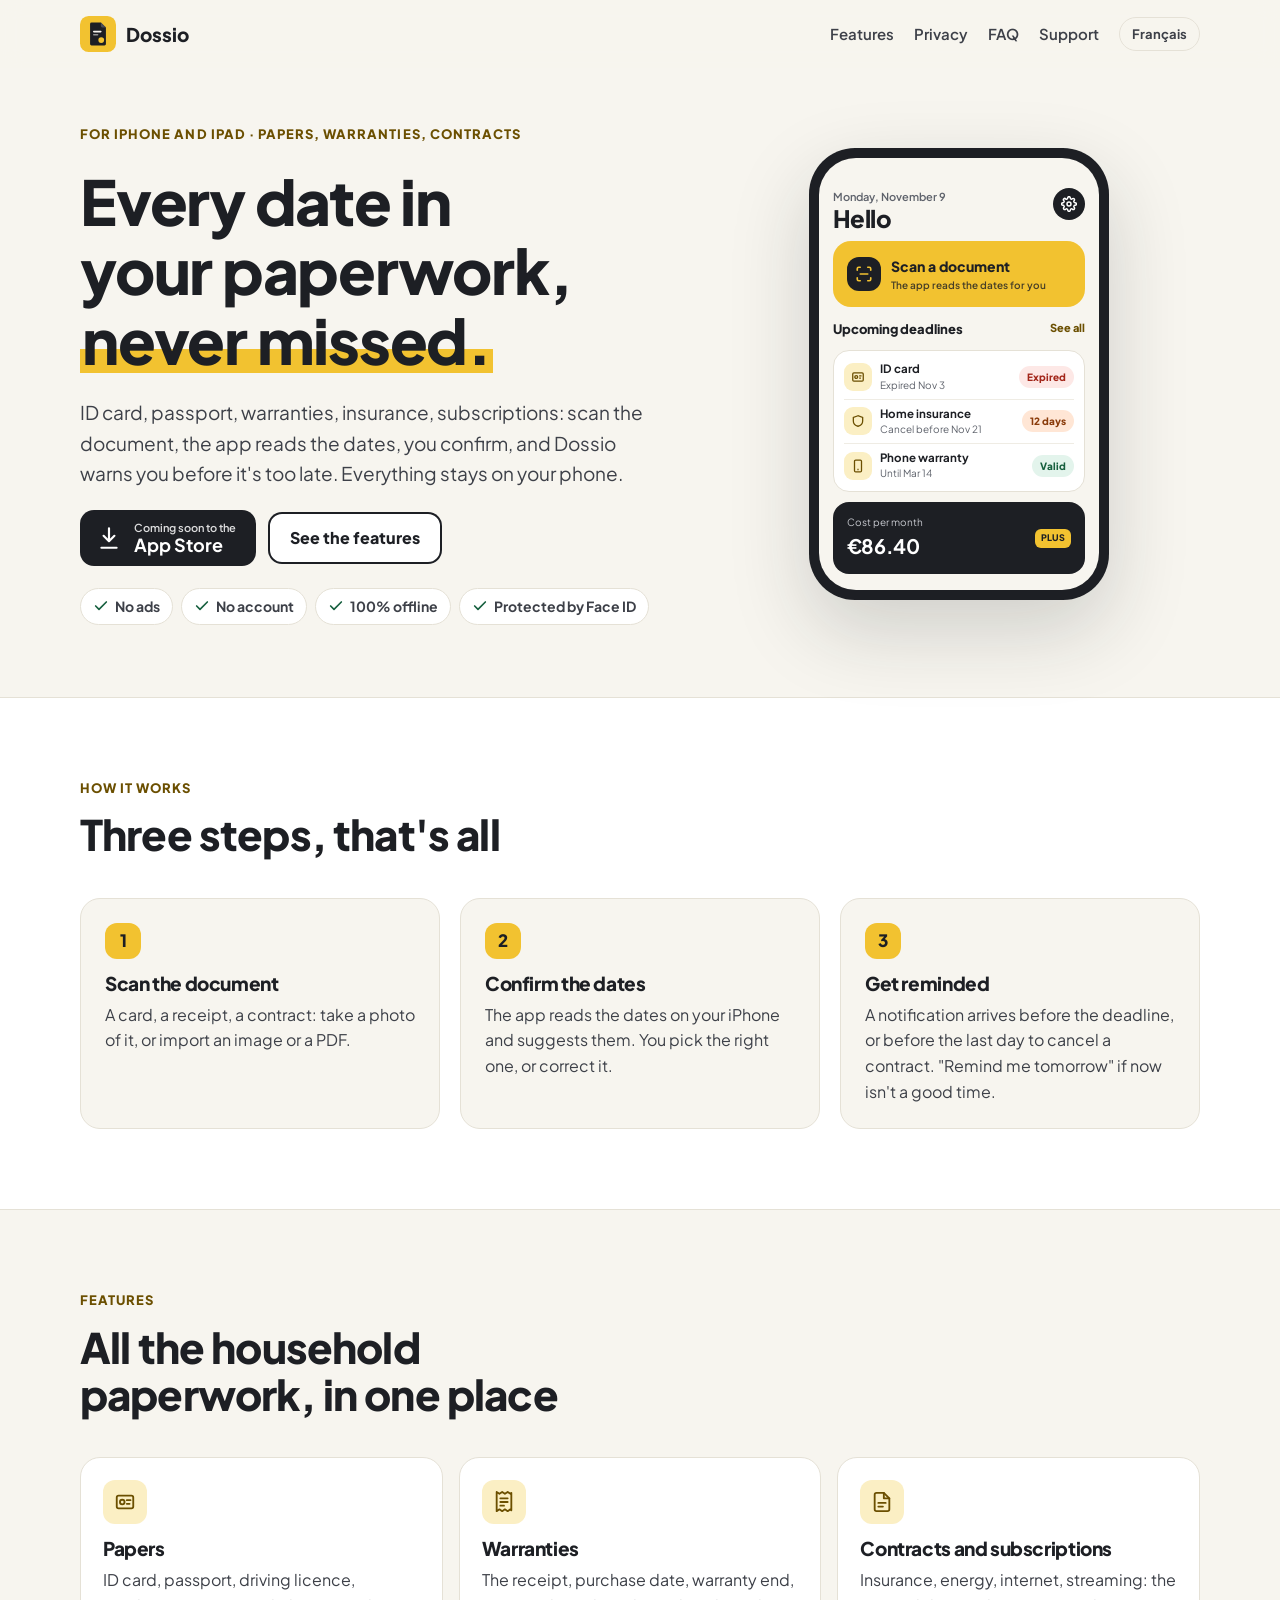
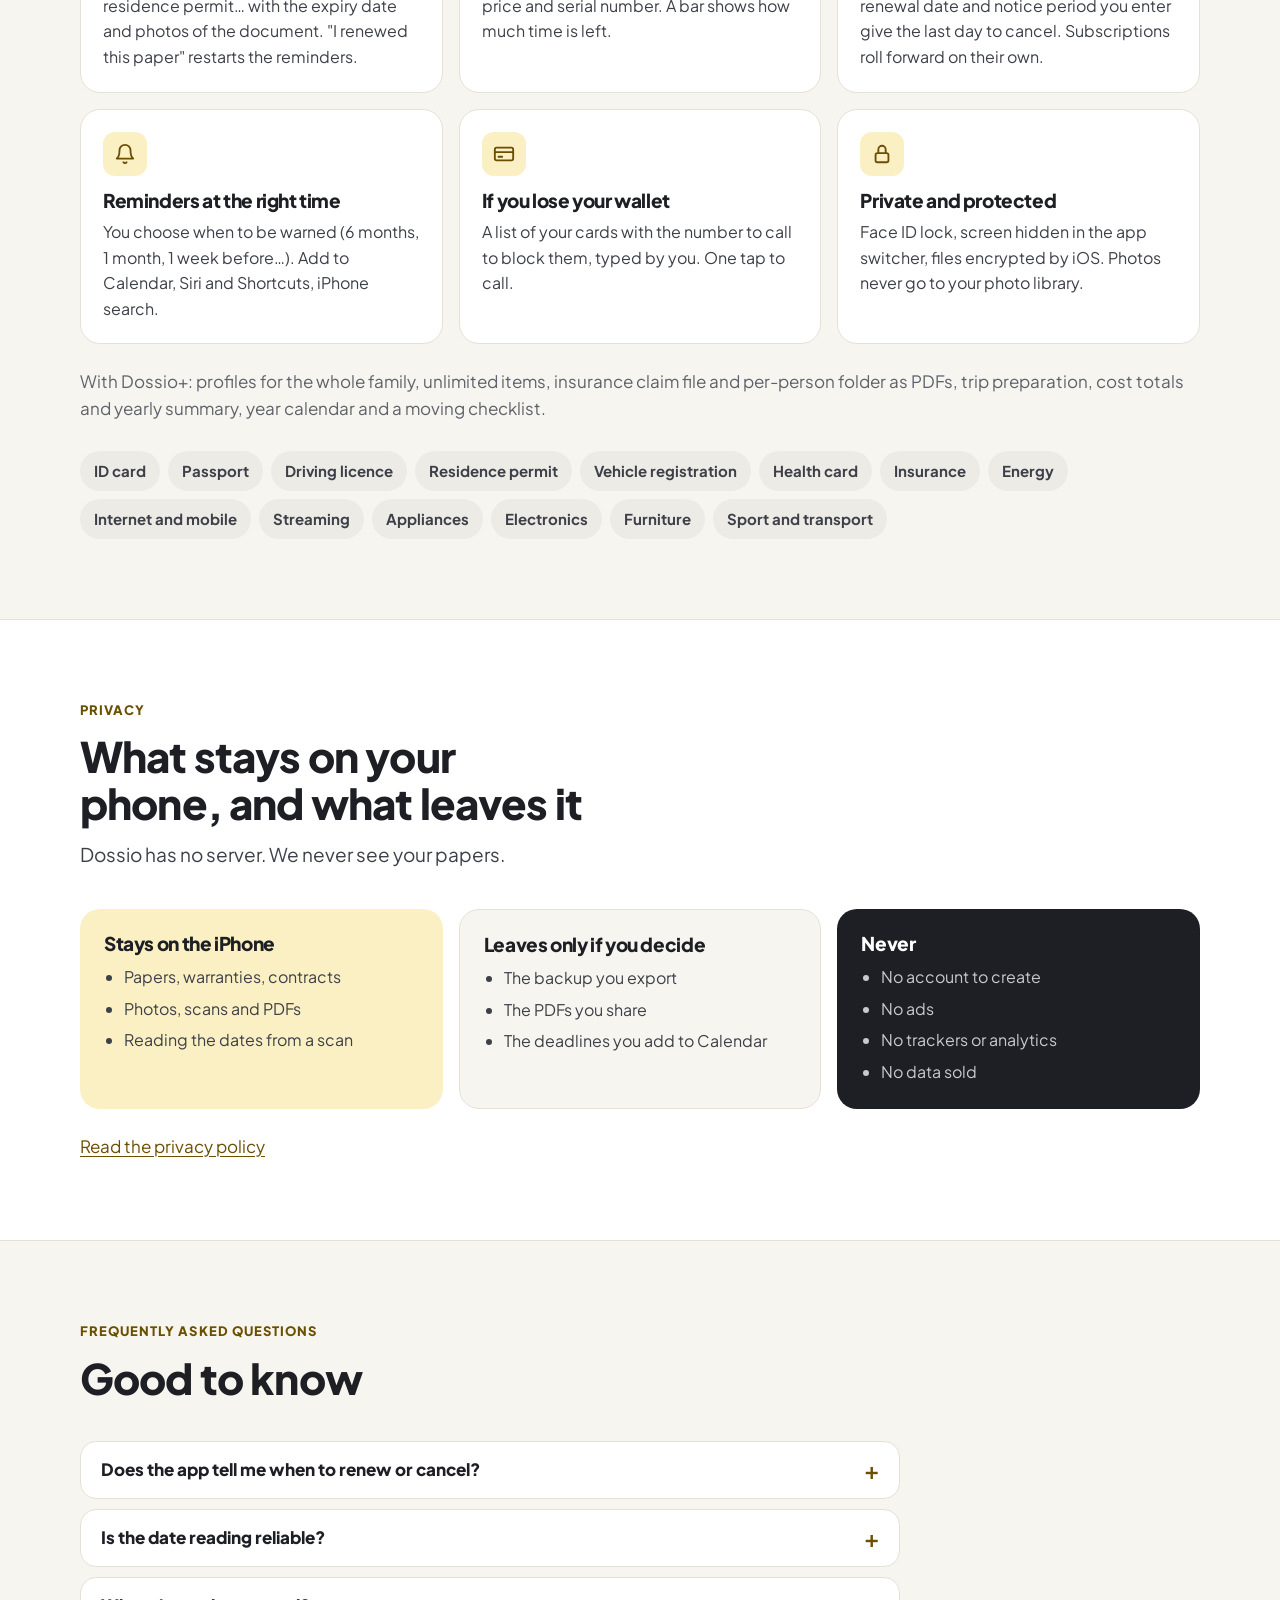
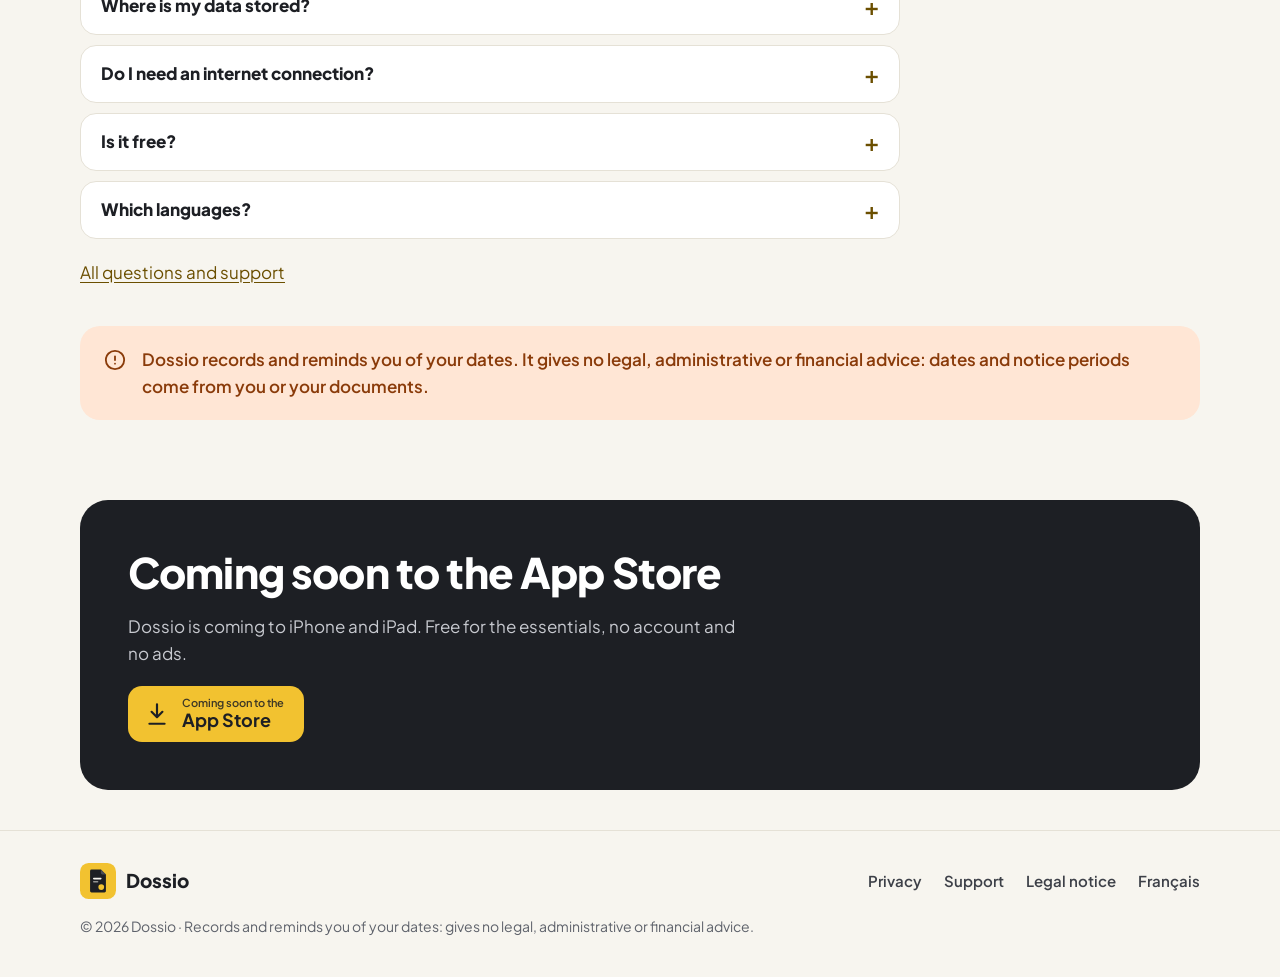
==== en/index.html @ 816aebd1 "Dossio website: home, privacy policy and support (FR + EN)" ====
<!doctype html>
<html lang="en">
<head>
  <meta charset="utf-8">
  <meta name="viewport" content="width=device-width, initial-scale=1">
  <title>Dossio — Papers, warranties and contracts, nothing forgotten</title>
  <meta name="description" content="Dossio keeps the dates of your papers, warranties, contracts and subscriptions on your iPhone, and reminds you in time. No account, no ads, 100% offline.">
  <meta name="theme-color" content="#F7F5EF">
  <link rel="icon" href="../assets/favicon.svg" type="image/svg+xml">
  <link rel="alternate" hreflang="fr" href="https://sofienazzouz.github.io/dossio-website/">
  <link rel="alternate" hreflang="en" href="https://sofienazzouz.github.io/dossio-website/en/">
  <meta property="og:title" content="Dossio — Papers, warranties and contracts, nothing forgotten">
  <meta property="og:description" content="Scan a document, the app reads the dates, you confirm, and Dossio warns you before it's too late. No account, no ads.">
  <meta property="og:type" content="website">
  <link rel="preconnect" href="https://fonts.googleapis.com">
  <link rel="preconnect" href="https://fonts.gstatic.com" crossorigin>
  <link rel="stylesheet" href="https://fonts.googleapis.com/css2?family=Plus+Jakarta+Sans:wght@400;600;700;800&display=swap">
  <link rel="stylesheet" href="../styles.css">
</head>
<body>
<a class="skip" href="#content">Skip to content</a>

<header class="site-header">
  <div class="wrap">
    <a class="brand" href="./"><svg class="logo" viewBox="0 0 100 100" aria-hidden="true"><rect width="100" height="100" rx="24" fill="#F2C230"/><path d="M32 18H58L72 32V78a4 4 0 0 1-4 4H32a4 4 0 0 1-4-4V22a4 4 0 0 1 4-4Z" fill="#1D1F24"/><path d="M58 18V28a4 4 0 0 0 4 4H72Z" fill="#4A4D55"/><rect x="36" y="41" width="24" height="4.5" rx="2.25" fill="#F7F5EF"/><rect x="36" y="50" width="15" height="4.5" rx="2.25" fill="#F7F5EF" opacity=".55"/><circle cx="59" cy="67" r="8" fill="#F2C230"/></svg>Dossio</a>
    <nav class="site-nav" aria-label="Main navigation">
      <a href="#features">Features</a>
      <a href="#privacy">Privacy</a>
      <a href="#faq">FAQ</a>
      <a href="support/">Support</a>
      <a class="lang" href="../" hreflang="fr" lang="fr">Français</a>
    </nav>
  </div>
</header>

<main id="content">
  <section class="wrap hero">
    <div class="hero-copy">
      <p class="eyebrow">For iPhone and iPad · Papers, warranties, contracts</p>
      <h1>Every date in your paperwork, <em>never missed.</em></h1>
      <p class="lead">ID card, passport, warranties, insurance, subscriptions: scan the document, the app reads the dates, you confirm, and Dossio warns you before it's too late. Everything stays on your phone.</p>
      <div class="actions">
        <!-- TODO: replace href with the App Store link (https://apps.apple.com/app/id…) once the listing exists -->
        <a class="store" href="#download">
          <svg width="26" height="26" viewBox="0 0 24 24" fill="none" stroke="currentColor" stroke-width="2" stroke-linecap="round" stroke-linejoin="round" aria-hidden="true"><path d="M12 3v12M7 10l5 5 5-5M5 21h14"/></svg>
          <span><small>Coming soon to the</small><strong>App Store</strong></span>
        </a>
        <a class="btn btn-outline" href="#features">See the features</a>
      </div>
      <ul class="chips" aria-label="Commitments">
        <li><svg width="16" height="16" viewBox="0 0 24 24" fill="none" stroke="currentColor" stroke-width="2.5" stroke-linecap="round" stroke-linejoin="round" aria-hidden="true"><path d="M20 6 9 17l-5-5"/></svg>No ads</li>
        <li><svg width="16" height="16" viewBox="0 0 24 24" fill="none" stroke="currentColor" stroke-width="2.5" stroke-linecap="round" stroke-linejoin="round" aria-hidden="true"><path d="M20 6 9 17l-5-5"/></svg>No account</li>
        <li><svg width="16" height="16" viewBox="0 0 24 24" fill="none" stroke="currentColor" stroke-width="2.5" stroke-linecap="round" stroke-linejoin="round" aria-hidden="true"><path d="M20 6 9 17l-5-5"/></svg>100% offline</li>
        <li><svg width="16" height="16" viewBox="0 0 24 24" fill="none" stroke="currentColor" stroke-width="2.5" stroke-linecap="round" stroke-linejoin="round" aria-hidden="true"><path d="M20 6 9 17l-5-5"/></svg>Protected by Face ID</li>
      </ul>
    </div>

    <div class="phone" role="img" aria-label="The app's Home screen: a "Scan a document" button, upcoming deadlines with their status, and the monthly cost of contracts.">
      <div class="screen" aria-hidden="true">
        <div class="top">
          <div><div class="date">Monday, November 9</div><div class="hello">Hello</div></div>
          <span class="gear"><svg width="16" height="16" viewBox="0 0 24 24" fill="none" stroke="currentColor" stroke-width="2.2" stroke-linecap="round" stroke-linejoin="round"><circle cx="12" cy="12" r="3"/><path d="M19.4 15a1.65 1.65 0 0 0 .33 1.82l.06.06a2 2 0 1 1-2.83 2.83l-.06-.06a1.65 1.65 0 0 0-1.82-.33 1.65 1.65 0 0 0-1 1.51V21a2 2 0 1 1-4 0v-.09A1.65 1.65 0 0 0 9 19.4a1.65 1.65 0 0 0-1.82.33l-.06.06a2 2 0 1 1-2.83-2.83l.06-.06A1.65 1.65 0 0 0 4.68 15a1.65 1.65 0 0 0-1.51-1H3a2 2 0 1 1 0-4h.09A1.65 1.65 0 0 0 4.6 9a1.65 1.65 0 0 0-.33-1.82l-.06-.06a2 2 0 1 1 2.83-2.83l.06.06A1.65 1.65 0 0 0 9 4.68a1.65 1.65 0 0 0 1-1.51V3a2 2 0 1 1 4 0v.09a1.65 1.65 0 0 0 1 1.51 1.65 1.65 0 0 0 1.82-.33l.06-.06a2 2 0 1 1 2.83 2.83l-.06.06A1.65 1.65 0 0 0 19.4 9a1.65 1.65 0 0 0 1.51 1H21a2 2 0 1 1 0 4h-.09a1.65 1.65 0 0 0-1.51 1z"/></svg></span>
        </div>
        <div class="scan">
          <span><svg width="18" height="18" viewBox="0 0 24 24" fill="none" stroke="currentColor" stroke-width="2.2" stroke-linecap="round" stroke-linejoin="round"><path d="M3 7V5a2 2 0 0 1 2-2h2M17 3h2a2 2 0 0 1 2 2v2M21 17v2a2 2 0 0 1-2 2h-2M7 21H5a2 2 0 0 1-2-2v-2M7 12h10"/></svg></span>
          <div>Scan a document<small>The app reads the dates for you</small></div>
        </div>
        <div class="head">Upcoming deadlines <a>See all</a></div>
        <div class="card">
          <div class="row"><span class="ico"><svg width="14" height="14" viewBox="0 0 24 24" fill="none" stroke="currentColor" stroke-width="2.2"><rect x="3" y="5" width="18" height="14" rx="2"/><circle cx="9" cy="12" r="2.5"/><path d="M14 10h4M14 14h3"/></svg></span><div><b>ID card</b><small>Expired Nov 3</small></div><span class="tag danger">Expired</span></div>
          <div class="row"><span class="ico"><svg width="14" height="14" viewBox="0 0 24 24" fill="none" stroke="currentColor" stroke-width="2.2"><path d="M12 3 4 6v6c0 5 3.5 8 8 9 4.5-1 8-4 8-9V6z"/></svg></span><div><b>Home insurance</b><small>Cancel before Nov 21</small></div><span class="tag warn">12 days</span></div>
          <div class="row"><span class="ico"><svg width="14" height="14" viewBox="0 0 24 24" fill="none" stroke="currentColor" stroke-width="2.2"><rect x="6" y="2" width="12" height="20" rx="2"/><path d="M11 18h2"/></svg></span><div><b>Phone warranty</b><small>Until Mar 14</small></div><span class="tag safe">Valid</span></div>
        </div>
        <div class="ink"><div><small>Cost per month</small><strong>€86.40</strong></div><span class="plus">PLUS</span></div>
      </div>
    </div>
  </section>

  <section class="band" aria-labelledby="comment">
    <div class="wrap section">
      <div class="section-head">
        <p class="eyebrow">How it works</p>
        <h2 id="comment">Three steps, that's all</h2>
      </div>
      <ol class="steps">
        <li><h3>Scan the document</h3><p>A card, a receipt, a contract: take a photo of it, or import an image or a PDF.</p></li>
        <li><h3>Confirm the dates</h3><p>The app reads the dates on your iPhone and suggests them. You pick the right one, or correct it.</p></li>
        <li><h3>Get reminded</h3><p>A notification arrives before the deadline, or before the last day to cancel a contract. "Remind me tomorrow" if now isn't a good time.</p></li>
      </ol>
    </div>
  </section>

  <section class="wrap section" id="features" aria-labelledby="features-title">
    <div class="section-head">
      <p class="eyebrow">Features</p>
      <h2 id="features-title">All the household paperwork, in one place</h2>
    </div>
    <div class="features">
      <article class="feature">
        <span class="icon"><svg width="22" height="22" viewBox="0 0 24 24" fill="none" stroke="currentColor" stroke-width="2" stroke-linecap="round" stroke-linejoin="round" aria-hidden="true"><rect x="3" y="5" width="18" height="14" rx="2"/><circle cx="9" cy="12" r="2.5"/><path d="M14 10h4M14 14h3"/></svg></span>
        <h3>Papers</h3>
        <p>ID card, passport, driving licence, residence permit… with the expiry date and photos of the document. "I renewed this paper" restarts the reminders.</p>
      </article>
      <article class="feature">
        <span class="icon"><svg width="22" height="22" viewBox="0 0 24 24" fill="none" stroke="currentColor" stroke-width="2" stroke-linecap="round" stroke-linejoin="round" aria-hidden="true"><path d="M4 2v20l3-2 3 2 3-2 3 2 3-2 1 1V2l-1 1-3-2-3 2-3-2-3 2-3-2z"/><path d="M8 8h8M8 12h8M8 16h4"/></svg></span>
        <h3>Warranties</h3>
        <p>The receipt, purchase date, warranty end, price and serial number. A bar shows how much time is left.</p>
      </article>
      <article class="feature">
        <span class="icon"><svg width="22" height="22" viewBox="0 0 24 24" fill="none" stroke="currentColor" stroke-width="2" stroke-linecap="round" stroke-linejoin="round" aria-hidden="true"><path d="M14 2H6a2 2 0 0 0-2 2v16a2 2 0 0 0 2 2h12a2 2 0 0 0 2-2V8z"/><path d="M14 2v6h6M8 13h8M8 17h5"/></svg></span>
        <h3>Contracts and subscriptions</h3>
        <p>Insurance, energy, internet, streaming: the renewal date and notice period you enter give the last day to cancel. Subscriptions roll forward on their own.</p>
      </article>
      <article class="feature">
        <span class="icon"><svg width="22" height="22" viewBox="0 0 24 24" fill="none" stroke="currentColor" stroke-width="2" stroke-linecap="round" stroke-linejoin="round" aria-hidden="true"><path d="M6 8a6 6 0 0 1 12 0c0 7 3 9 3 9H3s3-2 3-9"/><path d="M10.3 21a1.94 1.94 0 0 0 3.4 0"/></svg></span>
        <h3>Reminders at the right time</h3>
        <p>You choose when to be warned (6 months, 1 month, 1 week before…). Add to Calendar, Siri and Shortcuts, iPhone search.</p>
      </article>
      <article class="feature">
        <span class="icon"><svg width="22" height="22" viewBox="0 0 24 24" fill="none" stroke="currentColor" stroke-width="2" stroke-linecap="round" stroke-linejoin="round" aria-hidden="true"><rect x="2" y="5" width="20" height="14" rx="2"/><path d="M2 10h20M6 15h4"/></svg></span>
        <h3>If you lose your wallet</h3>
        <p>A list of your cards with the number to call to block them, typed by you. One tap to call.</p>
      </article>
      <article class="feature">
        <span class="icon"><svg width="22" height="22" viewBox="0 0 24 24" fill="none" stroke="currentColor" stroke-width="2" stroke-linecap="round" stroke-linejoin="round" aria-hidden="true"><rect x="5" y="11" width="14" height="10" rx="2"/><path d="M8 11V7a4 4 0 0 1 8 0v4"/></svg></span>
        <h3>Private and protected</h3>
        <p>Face ID lock, screen hidden in the app switcher, files encrypted by iOS. Photos never go to your photo library.</p>
      </article>
    </div>
    <p class="muted" style="margin-top: 24px">With Dossio+: profiles for the whole family, unlimited items, insurance claim file and per-person folder as PDFs, trip preparation, cost totals and yearly summary, year calendar and a moving checklist.</p>
    <ul class="kinds" aria-label="Document examples">
      <li>ID card</li><li>Passport</li><li>Driving licence</li><li>Residence permit</li><li>Vehicle registration</li><li>Health card</li><li>Insurance</li><li>Energy</li><li>Internet and mobile</li><li>Streaming</li><li>Appliances</li><li>Electronics</li><li>Furniture</li><li>Sport and transport</li>
    </ul>
  </section>

  <section class="band" id="privacy" aria-labelledby="privacy-title">
    <div class="wrap section">
      <div class="section-head">
        <p class="eyebrow">Privacy</p>
        <h2 id="privacy-title">What stays on your phone, and what leaves it</h2>
        <p class="lead">Dossio has no server. We never see your papers.</p>
      </div>
      <div class="privacy-grid">
        <div class="stays">
          <h3>Stays on the iPhone</h3>
          <ul><li>Papers, warranties, contracts</li><li>Photos, scans and PDFs</li><li>Reading the dates from a scan</li></ul>
        </div>
        <div class="choice">
          <h3>Leaves only if you decide</h3>
          <ul><li>The backup you export</li><li>The PDFs you share</li><li>The deadlines you add to Calendar</li></ul>
        </div>
        <div class="never">
          <h3>Never</h3>
          <ul><li>No account to create</li><li>No ads</li><li>No trackers or analytics</li><li>No data sold</li></ul>
        </div>
      </div>
      <p style="margin-top: 24px"><a href="privacy/">Read the privacy policy</a></p>
    </div>
  </section>

  <section class="wrap section" id="faq" aria-labelledby="questions">
    <div class="section-head">
      <p class="eyebrow">Frequently asked questions</p>
      <h2 id="questions">Good to know</h2>
    </div>
    <div class="faq">
      <details><summary>Does the app tell me when to renew or cancel?</summary><p>No. Dossio records the dates and notice periods you enter and reminds you of them. It gives no legal, administrative or financial advice. If in doubt, check with the organisation concerned.</p></details>
      <details><summary>Is the date reading reliable?</summary><p>It helps, but it can be wrong. That's why you always confirm the date before saving. Check the original document.</p></details>
      <details><summary>Where is my data stored?</summary><p>Only on your iPhone. If you change phones, create a backup from the app's Settings, then restore it on the new one.</p></details>
      <details><summary>Do I need an internet connection?</summary><p>No. The whole app works offline, including scanning and date reading.</p></details>
      <details><summary>Is it free?</summary><p>Yes: for one person and up to 15 items, the essentials are free and ad-free (scan, reminders, backup, Face ID lock…). Dossio+ adds family, unlimited items and extras, for a <strong>one-time payment of €2.99, no subscription</strong>. For the first month, everything is unlocked for free.</p></details>
      <details><summary>Which languages?</summary><p>French and English. The app follows your iPhone's language, and you can change it in Settings.</p></details>
    </div>
    <p style="margin-top: 20px"><a href="support/">All questions and support</a></p>

    <div class="note" role="note">
      <svg width="22" height="22" viewBox="0 0 24 24" fill="none" stroke="currentColor" stroke-width="2" stroke-linecap="round" stroke-linejoin="round" aria-hidden="true"><circle cx="12" cy="12" r="10"/><path d="M12 8v4M12 16h.01"/></svg>
      <p>Dossio records and reminds you of your dates. It gives no legal, administrative or financial advice: dates and notice periods come from you or your documents.</p>
    </div>
  </section>

  <section class="wrap" id="download" aria-labelledby="dl">
    <div class="cta">
      <h2 id="dl">Coming soon to the App Store</h2>
      <p>Dossio is coming to iPhone and iPad. Free for the essentials, no account and no ads.</p>
      <!-- TODO: App Store link -->
      <a class="store" href="#download">
        <svg width="26" height="26" viewBox="0 0 24 24" fill="none" stroke="currentColor" stroke-width="2" stroke-linecap="round" stroke-linejoin="round" aria-hidden="true"><path d="M12 3v12M7 10l5 5 5-5M5 21h14"/></svg>
        <span><small>Coming soon to the</small><strong>App Store</strong></span>
      </a>
    </div>
  </section>
</main>

<footer class="footer">
  <div class="wrap">
    <a class="brand" href="./"><svg class="logo" viewBox="0 0 100 100" aria-hidden="true"><rect width="100" height="100" rx="24" fill="#F2C230"/><path d="M32 18H58L72 32V78a4 4 0 0 1-4 4H32a4 4 0 0 1-4-4V22a4 4 0 0 1 4-4Z" fill="#1D1F24"/><path d="M58 18V28a4 4 0 0 0 4 4H72Z" fill="#4A4D55"/><rect x="36" y="41" width="24" height="4.5" rx="2.25" fill="#F7F5EF"/><rect x="36" y="50" width="15" height="4.5" rx="2.25" fill="#F7F5EF" opacity=".55"/><circle cx="59" cy="67" r="8" fill="#F2C230"/></svg>Dossio</a>
    <nav aria-label="Footer links">
      <a href="privacy/">Privacy</a>
      <a href="support/">Support</a>
      <a href="support/#legal">Legal notice</a>
      <a href="../" hreflang="fr" lang="fr">Français</a>
    </nav>
    <p class="disclaimer">© 2026 Dossio · Records and reminds you of your dates: gives no legal, administrative or financial advice.</p>
  </div>
</footer>
</body>
</html>
---- styles.css ----
/* Dossio — "Graphite & Soleil", same tokens as the app (MyApp/Config/Theme.swift).
   Yellow is a background colour only: never yellow text on white (links use --sun-text). */
:root {
  --bg: #F7F5EF;
  --surface: #FFFFFF;
  --border: #E5E1D6;
  --text: #1D1F24;
  --body: #3D4048;
  --muted: #5E626B;
  --ink: #1D1F24;
  --on-ink: #FFFFFF;
  --on-ink-muted: #C7C9CF;
  --sun: #F2C230;
  --sun-hover: #E3B21C;
  --on-sun: #1D1F24;
  --sun-soft: #FBEFC4;
  --sun-text: #6B4F00;
  --danger-bg: #FDE8E6;
  --danger: #A3261A;
  --warn-bg: #FFE6D5;
  --warn: #8A3B0A;
  --safe-bg: #E3F4EC;
  --safe: #17603F;
  --radius: 20px;
  --font: "Plus Jakarta Sans", system-ui, -apple-system, "Segoe UI", sans-serif;
  color-scheme: light;
}

* { box-sizing: border-box; }
html { scroll-behavior: smooth; -webkit-text-size-adjust: 100%; }
body { margin: 0; background: var(--bg); color: var(--text); font-family: var(--font); font-size: 17px; line-height: 1.6; }
img, svg { display: block; }
a { color: var(--sun-text); text-underline-offset: 3px; }
a:hover { color: var(--text); }
:focus-visible { outline: 3px solid var(--ink); outline-offset: 3px; border-radius: 6px; }

.wrap { width: min(1120px, 100% - 32px); margin-inline: auto; }
.skip { position: absolute; left: -999px; top: 8px; background: var(--surface); padding: 8px 14px; border-radius: 10px; z-index: 10; }
.skip:focus { left: 16px; }

h1, h2, h3 { line-height: 1.12; letter-spacing: -0.02em; margin: 0; text-wrap: balance; }
h1 { font-size: clamp(38px, 6vw, 62px); font-weight: 800; }
h2 { font-size: clamp(30px, 4vw, 42px); font-weight: 800; }
h3 { font-size: 19px; font-weight: 800; }
p { margin: 0; }
.eyebrow { font-size: 13px; font-weight: 800; letter-spacing: 0.08em; text-transform: uppercase; color: var(--sun-text); }
.lead { font-size: 19px; color: var(--body); max-width: 34em; }
.muted { color: var(--muted); }

/* Header */
.site-header { position: sticky; top: 0; z-index: 5; background: rgba(247, 245, 239, 0.94); backdrop-filter: blur(10px); }
.site-header .wrap { min-height: 68px; display: flex; align-items: center; gap: 16px; flex-wrap: wrap; }
.brand { display: inline-flex; align-items: center; gap: 10px; font-weight: 800; font-size: 19px; color: var(--text); text-decoration: none; }
.brand:hover { color: var(--text); }
.logo { width: 36px; height: 36px; flex: none; }
.site-nav { display: flex; gap: 4px 20px; align-items: center; margin-left: auto; flex-wrap: wrap; }
.site-nav a { color: var(--body); text-decoration: none; font-size: 15px; font-weight: 600; padding: 10px 0; }
.site-nav a:hover, .site-nav a[aria-current="page"] { color: var(--text); text-decoration: underline; text-decoration-color: var(--sun); text-decoration-thickness: 3px; text-underline-offset: 6px; }
.site-nav a.lang { border: 1px solid var(--border); border-radius: 999px; padding: 6px 12px; font-size: 13px; font-weight: 700; }
.site-nav a.lang:hover { text-decoration: none; background: var(--surface); }

/* Buttons */
.btn { display: inline-flex; align-items: center; justify-content: center; gap: 10px; min-height: 52px; padding: 0 22px; border-radius: 14px; font-weight: 800; font-size: 16px; text-decoration: none; }
.btn-primary { background: var(--sun); color: var(--on-sun); }
.btn-primary:hover { background: var(--sun-hover); color: var(--on-sun); }
.btn-outline { background: var(--surface); color: var(--text); box-shadow: inset 0 0 0 2px var(--ink); }
.btn-outline:hover { color: var(--text); background: var(--sun-soft); }
.store { display: inline-flex; align-items: center; gap: 12px; min-height: 56px; padding: 8px 20px 8px 16px; border-radius: 14px; background: var(--ink); color: #fff; text-decoration: none; }
.store:hover { color: #fff; background: #000; }
.store small { display: block; font-size: 11px; font-weight: 600; opacity: 0.85; line-height: 1.2; }
.store strong { display: block; font-size: 18px; line-height: 1.2; }
.actions { display: flex; flex-wrap: wrap; gap: 12px; align-items: center; }

/* Hero */
.hero { display: grid; grid-template-columns: minmax(0, 1.1fr) minmax(0, 0.9fr); gap: 48px; align-items: center; padding-block: 56px 72px; }
.hero h1 em { font-style: normal; background: linear-gradient(transparent 62%, var(--sun) 62%, var(--sun) 92%, transparent 92%); padding-inline: 2px; }
.hero-copy { display: flex; flex-direction: column; gap: 22px; }
.chips { display: flex; flex-wrap: wrap; gap: 8px; list-style: none; padding: 0; margin: 0; }
.chips li { display: inline-flex; align-items: center; gap: 6px; padding: 6px 12px; border-radius: 999px; background: var(--surface); border: 1px solid var(--border); font-size: 14px; font-weight: 700; color: var(--body); }
.chips svg { color: var(--safe); }

/* Phone mockup (HTML copy of the app's Home screen) */
.phone { width: 300px; max-width: 100%; margin-inline: auto; border-radius: 46px; padding: 10px; background: var(--ink); box-shadow: 0 30px 80px rgba(29, 31, 36, 0.18); }
.screen { border-radius: 37px; background: var(--bg); padding: 30px 14px 16px; display: flex; flex-direction: column; gap: 10px; font-size: 12px; overflow: hidden; }
.screen .top { display: flex; justify-content: space-between; align-items: flex-start; }
.screen .date { color: var(--muted); font-weight: 600; font-size: 11px; }
.screen .hello { font-size: 24px; font-weight: 800; letter-spacing: -0.02em; line-height: 1.05; }
.screen .gear { width: 32px; height: 32px; border-radius: 999px; background: var(--ink); color: #fff; display: grid; place-items: center; }
.screen .scan { background: var(--sun); color: var(--on-sun); border-radius: 18px; padding: 14px; display: flex; align-items: center; gap: 10px; font-weight: 800; font-size: 14px; }
.screen .scan span { width: 34px; height: 34px; border-radius: 12px; background: var(--ink); color: var(--sun); display: grid; place-items: center; flex: none; }
.screen .scan small { display: block; font-weight: 600; font-size: 10px; opacity: 0.8; }
.screen .head { display: flex; justify-content: space-between; font-weight: 800; font-size: 13px; margin-top: 2px; }
.screen .head a { color: var(--sun-text); font-size: 11px; text-decoration: none; }
.screen .card { background: var(--surface); border: 1px solid var(--border); border-radius: 16px; padding: 4px 10px; }
.screen .row { display: flex; align-items: center; gap: 8px; padding: 7px 0; }
.screen .row + .row { border-top: 1px solid #EFECE4; }
.screen .ico { width: 28px; height: 28px; border-radius: 9px; background: var(--sun-soft); color: var(--sun-text); display: grid; place-items: center; flex: none; }
.screen .row div { flex: 1; min-width: 0; line-height: 1.25; }
.screen .row b { display: block; font-size: 11.5px; white-space: nowrap; overflow: hidden; text-overflow: ellipsis; }
.screen .row small { color: var(--muted); font-size: 10px; }
.tag { display: inline-block; padding: 3px 8px; border-radius: 999px; font-weight: 800; font-size: 10px; white-space: nowrap; }
.tag.danger { background: var(--danger-bg); color: var(--danger); }
.tag.warn { background: var(--warn-bg); color: var(--warn); }
.tag.safe { background: var(--safe-bg); color: var(--safe); }
.screen .ink { background: var(--ink); color: #fff; border-radius: 16px; padding: 12px 14px; display: flex; justify-content: space-between; align-items: center; }
.screen .ink small { color: var(--on-ink-muted); display: block; font-size: 10px; }
.screen .ink strong { font-size: 20px; letter-spacing: -0.02em; }
.screen .ink .plus { background: var(--sun); color: var(--on-sun); border-radius: 6px; padding: 2px 6px; font-weight: 800; font-size: 9px; }

/* Sections */
section { scroll-margin-top: 80px; }
.section { padding-block: 80px; }
.section-head { display: flex; flex-direction: column; gap: 12px; max-width: 720px; margin-bottom: 40px; }
.band { background: var(--surface); border-block: 1px solid var(--border); }

.steps { display: grid; grid-template-columns: repeat(3, minmax(0, 1fr)); gap: 20px; list-style: none; padding: 0; margin: 0; counter-reset: step; }
.steps li { background: var(--bg); border: 1px solid var(--border); border-radius: var(--radius); padding: 24px; display: flex; flex-direction: column; gap: 8px; counter-increment: step; }
.steps li::before { content: counter(step); width: 36px; height: 36px; border-radius: 12px; background: var(--sun); color: var(--on-sun); display: grid; place-items: center; font-weight: 800; margin-bottom: 6px; }
.steps p, .feature p { color: var(--body); font-size: 16px; }

.features { display: grid; grid-template-columns: repeat(3, minmax(0, 1fr)); gap: 16px; }
.feature { background: var(--surface); border: 1px solid var(--border); border-radius: var(--radius); padding: 22px; display: flex; flex-direction: column; gap: 8px; }
.icon { width: 44px; height: 44px; border-radius: 12px; background: var(--sun-soft); color: var(--sun-text); display: grid; place-items: center; margin-bottom: 6px; }

.kinds { display: flex; flex-wrap: wrap; gap: 8px; list-style: none; padding: 0; margin: 28px 0 0; }
.kinds li { padding: 8px 14px; border-radius: 999px; background: #EDEBE6; font-weight: 700; font-size: 15px; color: var(--body); }

.privacy-grid { display: grid; grid-template-columns: repeat(3, minmax(0, 1fr)); gap: 16px; }
.privacy-grid > div { border-radius: var(--radius); padding: 24px; display: flex; flex-direction: column; gap: 10px; }
.privacy-grid ul { margin: 0; padding-left: 20px; font-size: 16px; display: flex; flex-direction: column; gap: 6px; }
.stays { background: var(--sun-soft); }
.stays ul, .choice ul { color: var(--body); }
.choice { background: var(--bg); border: 1px solid var(--border); }
.never { background: var(--ink); color: #fff; }
.never ul { color: var(--on-ink-muted); }

.note { display: flex; gap: 16px; align-items: flex-start; background: var(--warn-bg); border-radius: var(--radius); padding: 20px 24px; margin-top: 40px; color: var(--warn); }
.note p { font-weight: 600; }
.note svg { flex: none; margin-top: 3px; }

/* FAQ */
.faq { display: flex; flex-direction: column; gap: 10px; max-width: 820px; }
.faq details { background: var(--surface); border: 1px solid var(--border); border-radius: 16px; padding: 0 20px; }
.faq summary { cursor: pointer; font-weight: 800; min-height: 56px; display: flex; align-items: center; justify-content: space-between; gap: 16px; list-style: none; }
.faq summary::-webkit-details-marker { display: none; }
.faq summary::after { content: "+"; font-size: 24px; color: var(--sun-text); font-weight: 600; }
.faq details[open] summary::after { content: "–"; }
.faq details p { padding-bottom: 18px; color: var(--body); }

/* Final call to action */
.cta { background: var(--ink); color: #fff; border-radius: 28px; padding: 48px; display: flex; flex-direction: column; gap: 18px; align-items: flex-start; }
.cta p { color: var(--on-ink-muted); max-width: 36em; }
.cta .store { background: var(--sun); color: var(--on-sun); }
.cta .store:hover { background: var(--sun-hover); color: var(--on-sun); }

/* Text pages (privacy, support) */
.page { max-width: 780px; padding-block: 56px 80px; }
.page h1 { font-size: clamp(34px, 5vw, 48px); margin-top: 10px; }
.page .updated { color: var(--muted); font-size: 15px; margin-top: 10px; }
.summary { background: var(--sun-soft); border-radius: var(--radius); padding: 20px 24px; margin: 32px 0 8px; }
.summary ul { margin: 8px 0 0; padding-left: 20px; }
.prose h2 { font-size: 22px; margin: 36px 0 10px; }
.prose p, .prose li { color: var(--body); }
.prose p + p { margin-top: 10px; }
.prose ul { padding-left: 22px; margin: 10px 0 0; }
.prose li + li { margin-top: 6px; }
.contact-card { background: var(--surface); border: 1px solid var(--border); border-radius: var(--radius); padding: 24px; display: flex; flex-direction: column; gap: 14px; margin-top: 28px; align-items: flex-start; }

/* Footer */
.footer { border-top: 1px solid var(--border); padding-block: 32px 40px; margin-top: 40px; }
.footer .wrap { display: flex; flex-wrap: wrap; gap: 16px 32px; align-items: center; justify-content: space-between; }
.footer nav { display: flex; flex-wrap: wrap; gap: 8px 22px; }
.footer nav a { color: var(--body); text-decoration: none; font-weight: 600; font-size: 15px; }
.footer nav a:hover { color: var(--text); text-decoration: underline; }
.footer .disclaimer { flex-basis: 100%; color: var(--muted); font-size: 14px; }

@media (max-width: 900px) {
  .hero { grid-template-columns: 1fr; padding-top: 32px; gap: 40px; }
  .features, .privacy-grid { grid-template-columns: repeat(2, minmax(0, 1fr)); }
  .steps { grid-template-columns: 1fr; }
}
@media (max-width: 620px) {
  body { font-size: 16px; }
  .site-nav { margin-left: 0; width: 100%; gap: 0 16px; padding-bottom: 6px; }
  .site-nav a { font-size: 14px; }
  .features, .privacy-grid { grid-template-columns: 1fr; }
  .section { padding-block: 56px; }
  .cta { padding: 32px 22px; }
}
@media (prefers-reduced-motion: reduce) { html { scroll-behavior: auto; } }
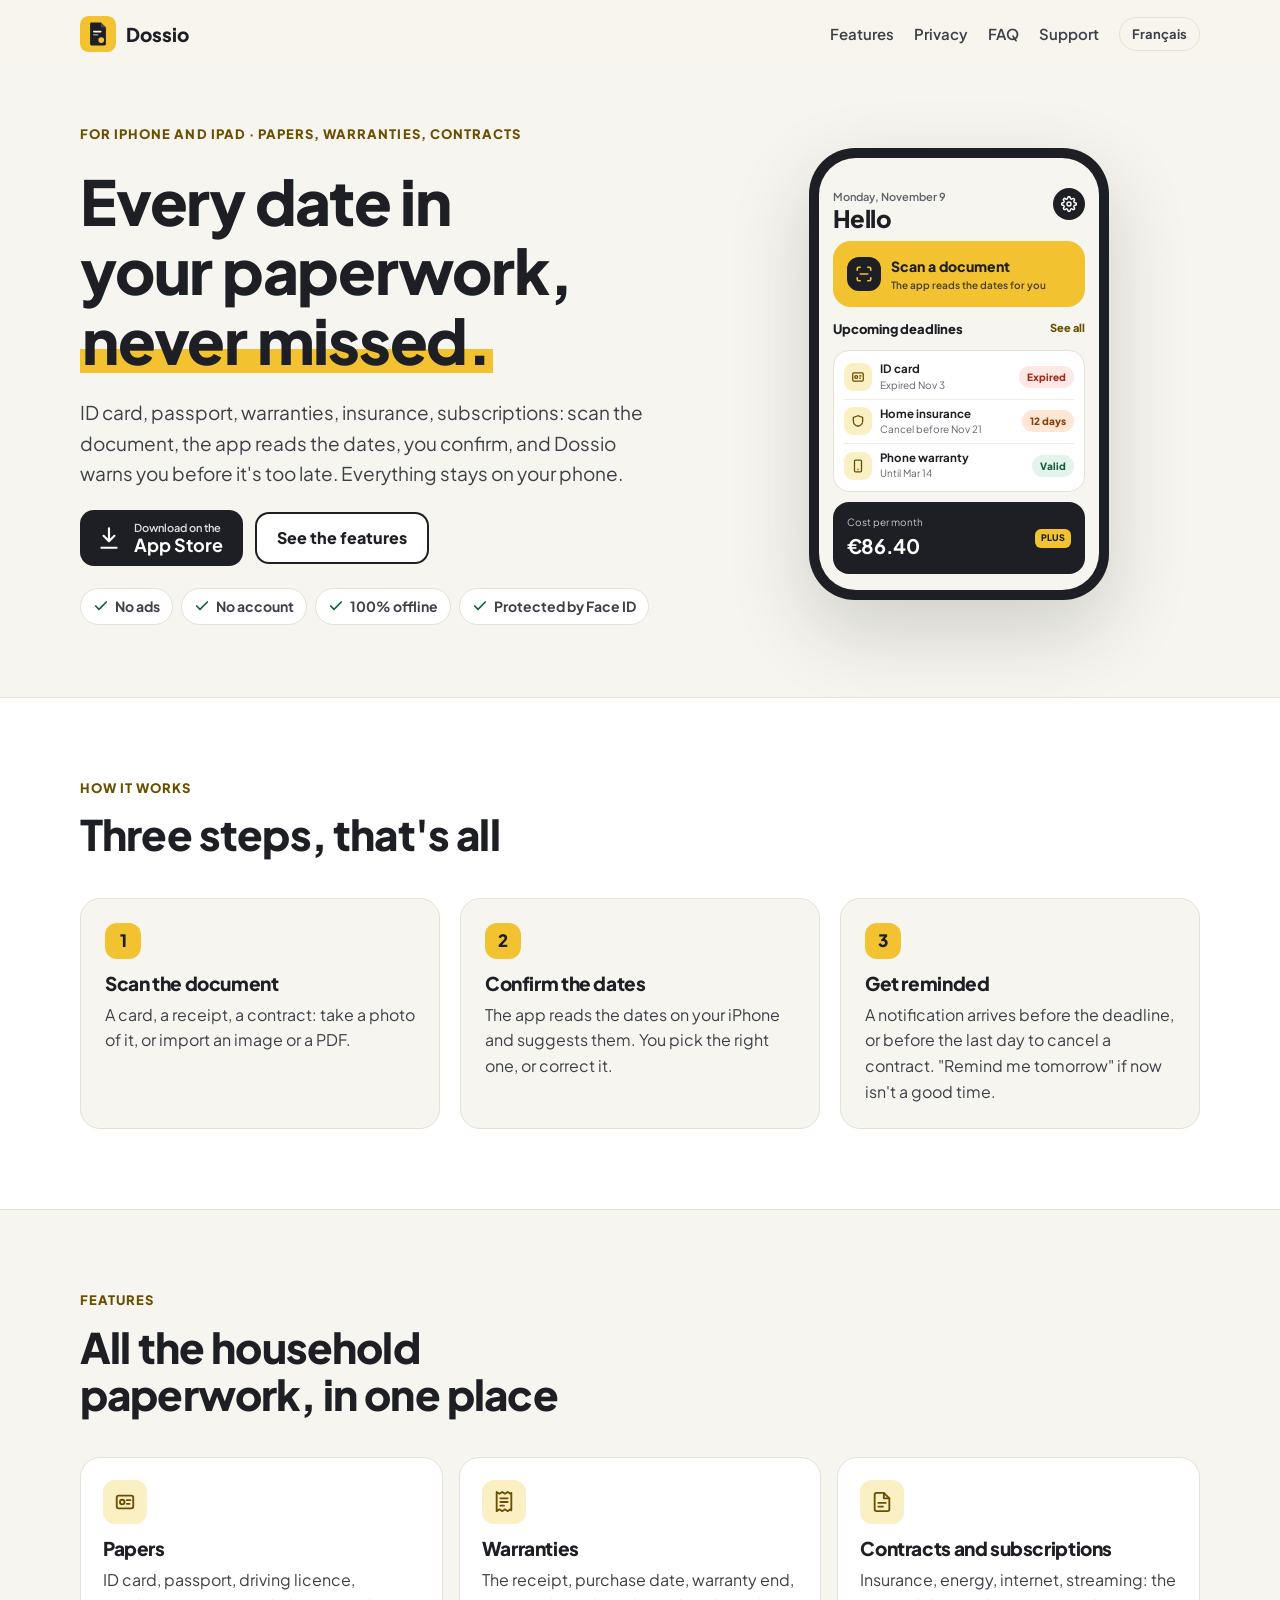
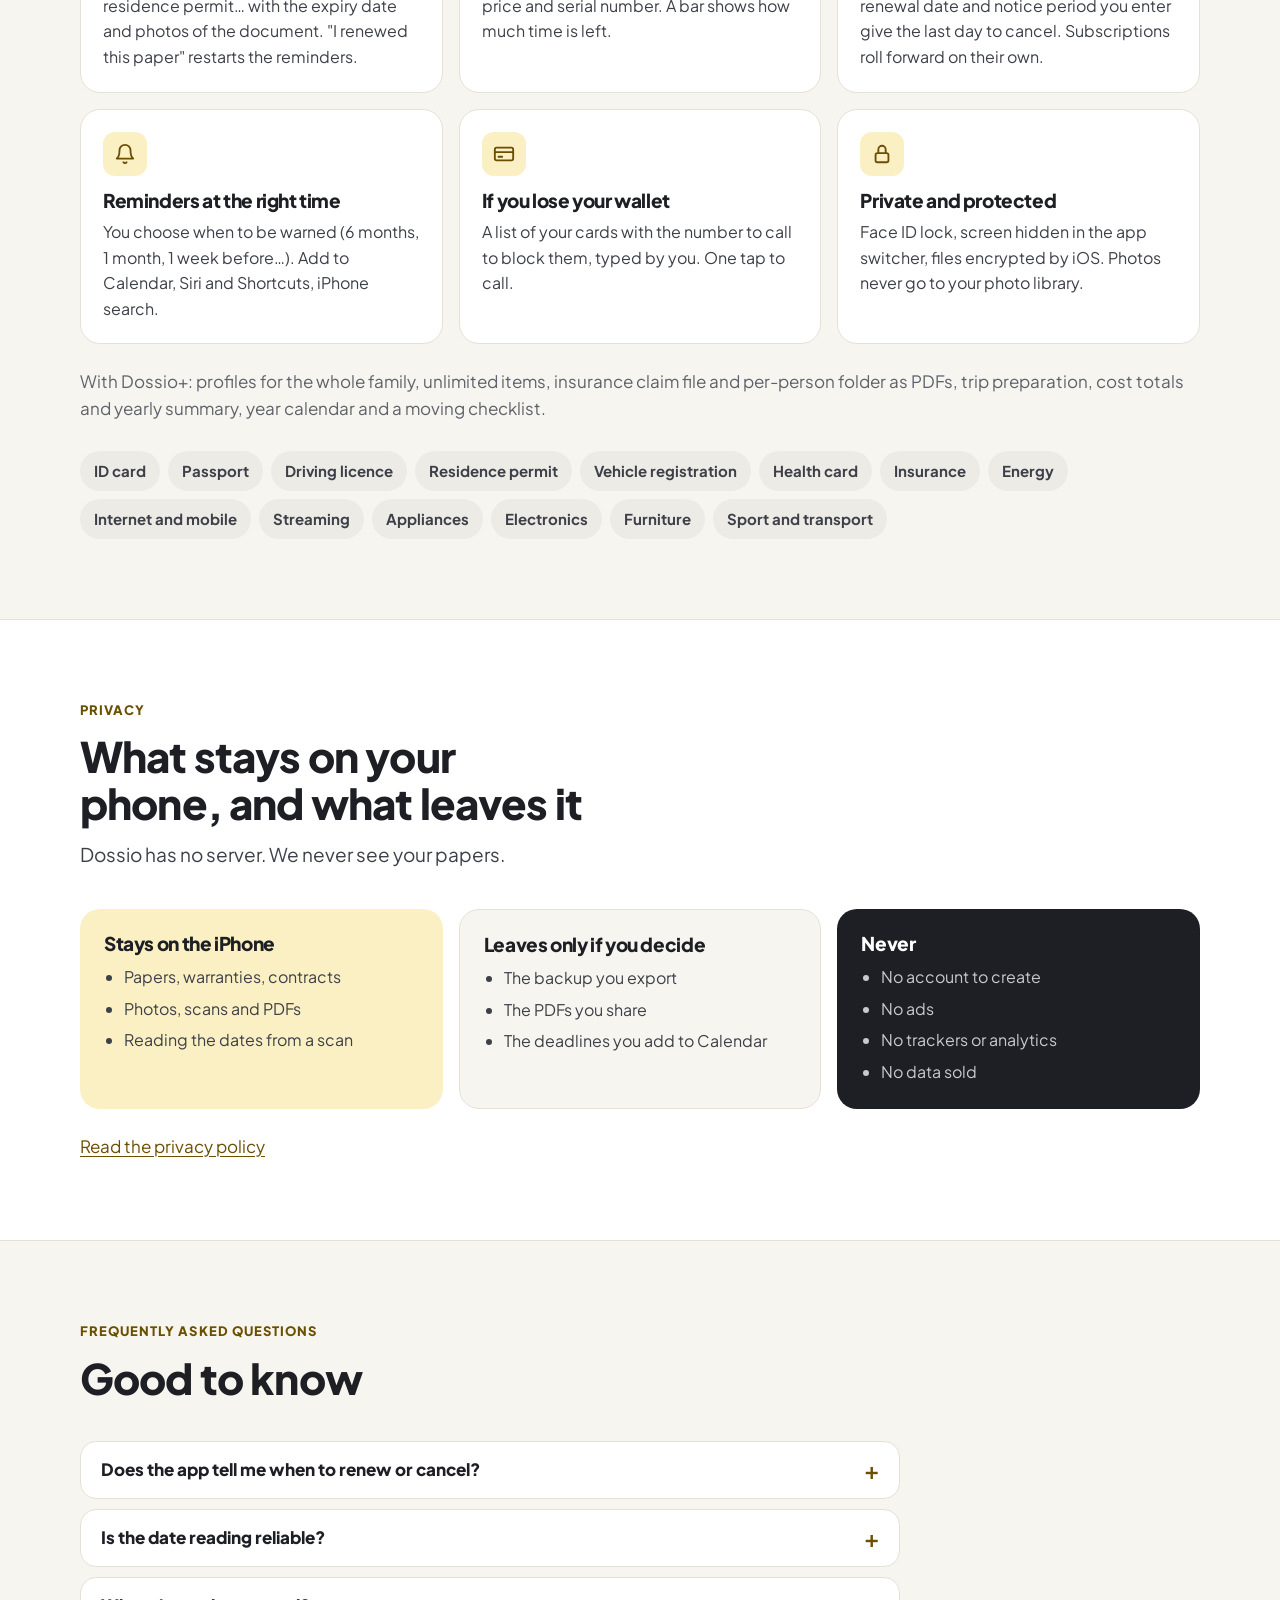
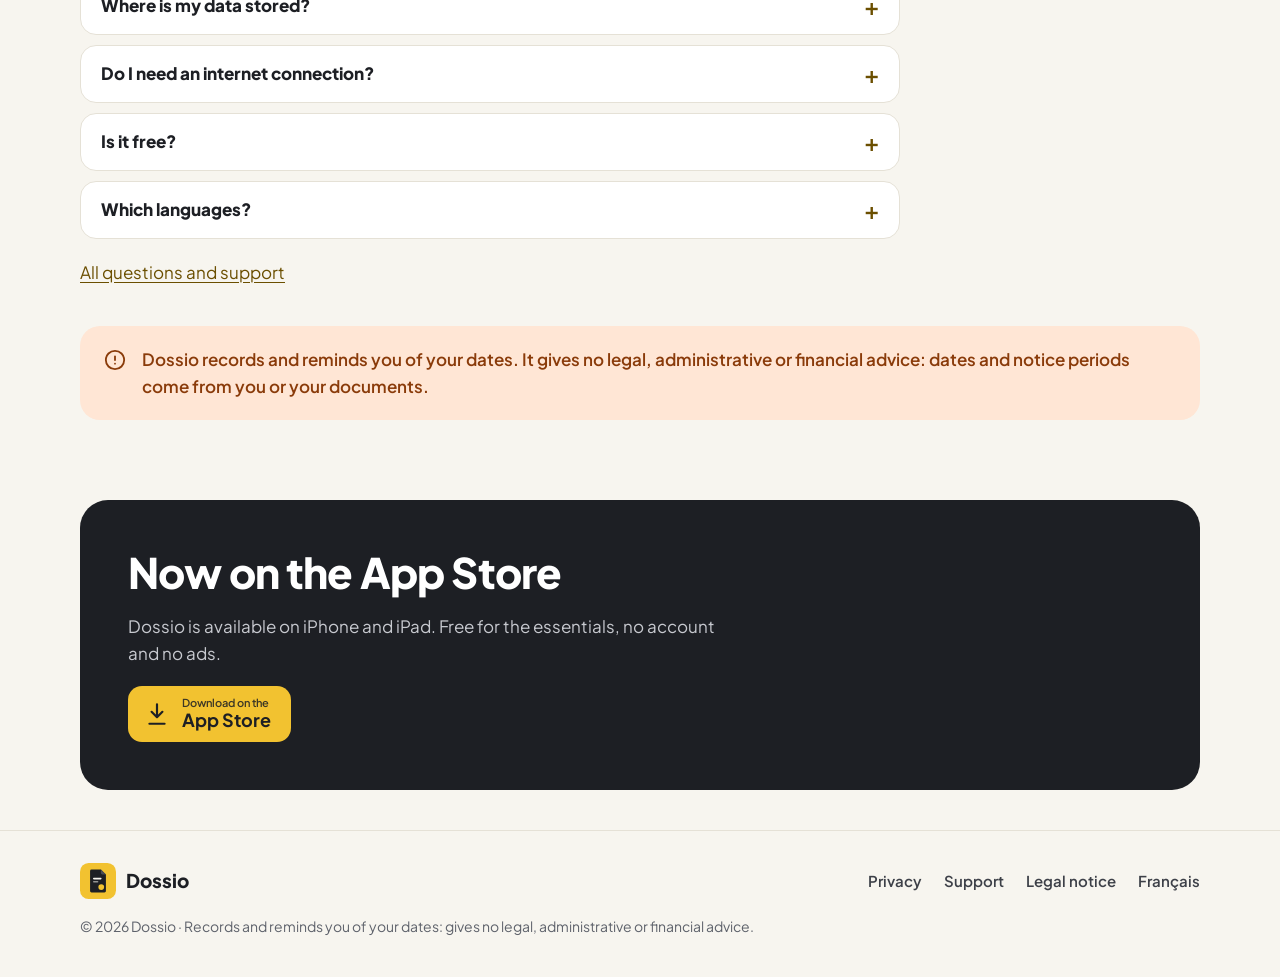
==== commit a5e622ff: "Add App Store link" ====
--- a/en/index.html
+++ b/en/index.html
@@ -40,10 +40,9 @@
       <h1>Every date in your paperwork, <em>never missed.</em></h1>
       <p class="lead">ID card, passport, warranties, insurance, subscriptions: scan the document, the app reads the dates, you confirm, and Dossio warns you before it's too late. Everything stays on your phone.</p>
       <div class="actions">
-        <!-- TODO: replace href with the App Store link (https://apps.apple.com/app/id…) once the listing exists -->
-        <a class="store" href="#download">
+        <a class="store" href="https://apps.apple.com/app/id6832554632">
           <svg width="26" height="26" viewBox="0 0 24 24" fill="none" stroke="currentColor" stroke-width="2" stroke-linecap="round" stroke-linejoin="round" aria-hidden="true"><path d="M12 3v12M7 10l5 5 5-5M5 21h14"/></svg>
-          <span><small>Coming soon to the</small><strong>App Store</strong></span>
+          <span><small>Download on the</small><strong>App Store</strong></span>
         </a>
         <a class="btn btn-outline" href="#features">See the features</a>
       </div>
@@ -181,12 +180,11 @@
 
   <section class="wrap" id="download" aria-labelledby="dl">
     <div class="cta">
-      <h2 id="dl">Coming soon to the App Store</h2>
-      <p>Dossio is coming to iPhone and iPad. Free for the essentials, no account and no ads.</p>
-      <!-- TODO: App Store link -->
-      <a class="store" href="#download">
+      <h2 id="dl">Now on the App Store</h2>
+      <p>Dossio is available on iPhone and iPad. Free for the essentials, no account and no ads.</p>
+      <a class="store" href="https://apps.apple.com/app/id6832554632">
         <svg width="26" height="26" viewBox="0 0 24 24" fill="none" stroke="currentColor" stroke-width="2" stroke-linecap="round" stroke-linejoin="round" aria-hidden="true"><path d="M12 3v12M7 10l5 5 5-5M5 21h14"/></svg>
-        <span><small>Coming soon to the</small><strong>App Store</strong></span>
+        <span><small>Download on the</small><strong>App Store</strong></span>
       </a>
     </div>
   </section>
